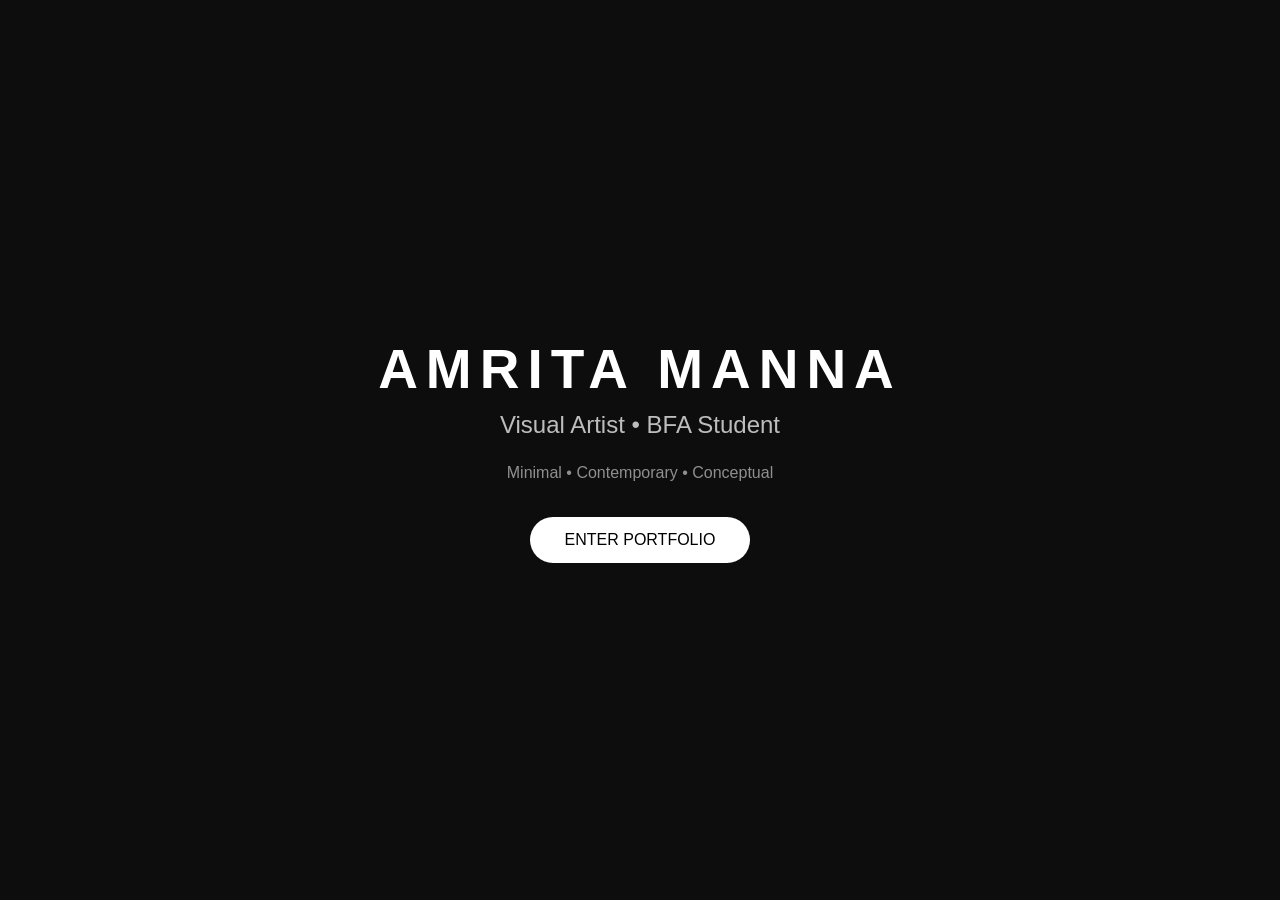
==== index.html @ eae827ce "Add files via upload" ====
<!DOCTYPE html>
<html lang="en">
<head>
<meta charset="UTF-8">
<meta name="viewport" content="width=device-width, initial-scale=1.0">
<title>Amrita Manna | Visual Artist</title>

<style>
*{
margin:0;
padding:0;
box-sizing:border-box;
}

body{
background:#0d0d0d;
color:white;
font-family:Arial,Helvetica,sans-serif;
display:flex;
justify-content:center;
align-items:center;
height:100vh;
text-align:center;
}

.container{
animation:fade 2s ease;
padding:20px;
}

h1{
font-size:55px;
letter-spacing:8px;
margin-bottom:10px;
}

h2{
font-weight:300;
color:#bdbdbd;
margin-bottom:25px;
}

p{
color:#8f8f8f;
margin-bottom:35px;
}

button{
padding:14px 35px;
background:white;
color:black;
border:none;
font-size:16px;
cursor:pointer;
border-radius:40px;
transition:.3s;
}

button:hover{
background:#d9d9d9;
}

@keyframes fade{
from{
opacity:0;
transform:translateY(30px);
}
to{
opacity:1;
transform:translateY(0);
}
}
</style>

</head>

<body>

<div class="container">

<h1>AMRITA MANNA</h1>

<h2>Visual Artist • BFA Student</h2>

<p>
Minimal • Contemporary • Conceptual
</p>

<button>ENTER PORTFOLIO</button>

</div>

</body>
</html>
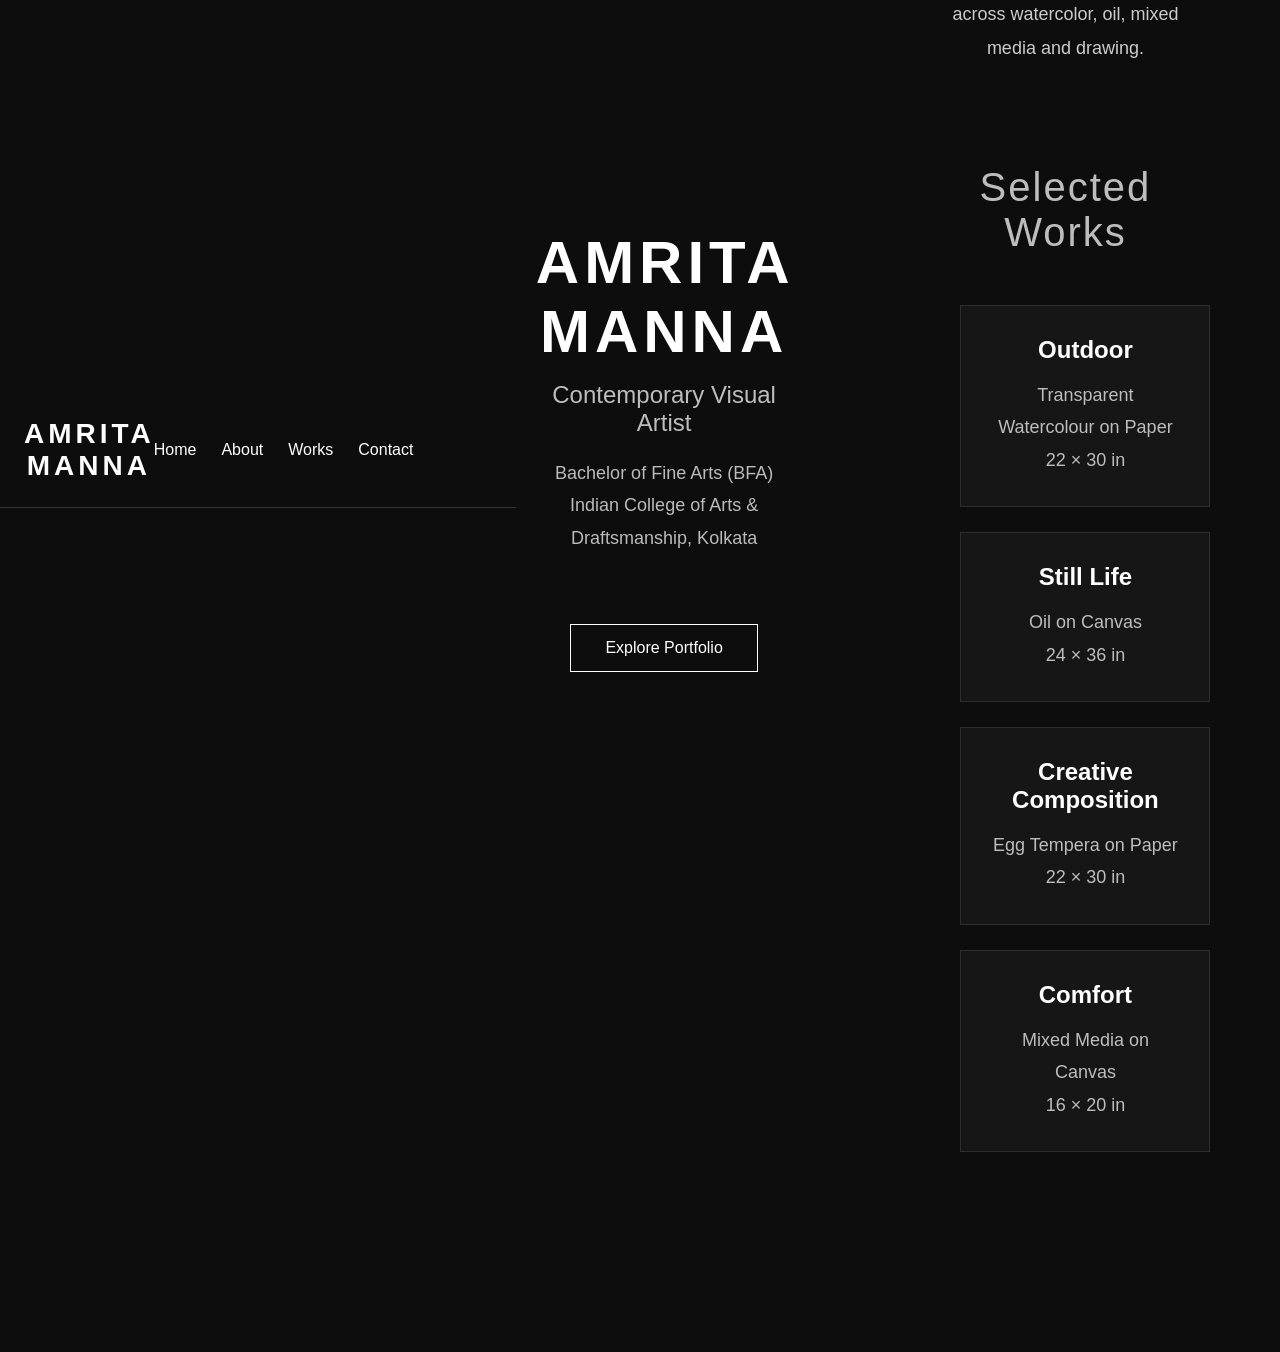
==== commit 7f75fdb5: "Update index.html" ====
--- a/index.html
+++ b/index.html
@@ -1,9 +1,14 @@
-<!DOCTYPE html>
+ <!DOCTYPE html>
 <html lang="en">
 <head>
 <meta charset="UTF-8">
 <meta name="viewport" content="width=device-width, initial-scale=1.0">
-<title>Amrita Manna | Visual Artist</title>
+<title>Amrita Manna | Contemporary Visual Artist</title>
+<link rel="preconnect" href="https://fonts.googleapis.com">
+<link rel="preconnect" href="https://fonts.gstatic.com" crossorigin>
+<link href="https://fonts.googleapis.com/css2?family=Cormorant+Garamond:wght@300;400;500;600&family=Inter:wght@300;400;500;600&display=swap" rel="stylesheet">
+
+<link rel="stylesheet" href="style.css">
 
 <style>
 *{
@@ -13,7 +18,7 @@
 }
 
 body{
-background:#0d0d0d;
+  background:#0d0d0d;
 color:white;
 font-family:Arial,Helvetica,sans-serif;
 display:flex;
@@ -75,20 +80,78 @@
 </head>
 
 <body>
+<nav class="navbar">
+  <div class="logo">AMRITA MANNA</div>
 
-<div class="container">
+  <ul class="menu">
+    <li><a href="#">Home</a></li>
+    <li><a href="#">About</a></li>
+    <li><a href="#">Works</a></li>
+    <li><a href="#">Contact</a></li>
+  </ul>
+</nav>
 
-<h1>AMRITA MANNA</h1>
+<section class="hero">
+    <h1>AMRITA MANNA</h1>
 
-<h2>Visual Artist • BFA Student</h2>
+    <h2>Contemporary Visual Artist</h2>
+
+    <p>
+        Bachelor of Fine Arts (BFA)<br>
+        Indian College of Arts & Draftsmanship, Kolkata
+    </p>
+
+    <a href="#" class="btn">
+        Explore Portfolio
+    </a>
+</section>
+<section class="about">
+
+<h2>About Me</h2>
 
 <p>
-Minimal • Contemporary • Conceptual
+ I'm <strong>Amrita Manna</strong>, a contemporary visual artist and Bachelor of Fine Arts (BFA) student at the Indian College of Arts & Draftsmanship, Kolkata.
+
+My artistic practice explores painting through observation, emotion and experimentation across watercolor, oil, mixed media and drawing.
+
 </p>
+<section class="gallery">
 
-<button>ENTER PORTFOLIO</button>
+<h2>Selected Works</h2>
+
+<div class="gallery-grid">
+
+<div class="card">
+<h3>Outdoor</h3>
+<p>Transparent Watercolour on Paper</p>
+<p>22 × 30 in</p>
+</div>
+
+<div class="card">
+<h3>Still Life</h3>
+<p>Oil on Canvas</p>
+<p>24 × 36 in</p>
+</div>
+
+<div class="card">
+<h3>Creative Composition</h3>
+<p>Egg Tempera on Paper</p>
+<p>22 × 30 in</p>
+</div>
+
+<div class="card">
+<h3>Comfort</h3>
+<p>Mixed Media on Canvas</p>
+<p>16 × 20 in</p>
+</div>
 
 </div>
 
+</section>
+</section>
+<script src="script.js"></script>
+<div class="container">
+
+
 </body>
-</html>+</html>
--- a/style.css
+++ b/style.css
@@ -0,0 +1,132 @@
+*{
+margin:0;
+padding:0;
+box-sizing:border-box;
+}
+
+body{
+background:#0b0b0b;
+color:white;
+font-family:Arial,Helvetica,sans-serif;
+}
+
+.navbar{
+display:flex;
+justify-content:space-between;
+align-items:center;
+padding:25px 8%;
+border-bottom:1px solid #333;
+}
+
+.logo{
+font-size:28px;
+font-weight:bold;
+letter-spacing:4px;
+}
+
+.menu{
+display:flex;
+list-style:none;
+gap:25px;
+}
+
+.menu a{
+text-decoration:none;
+color:white;
+}
+
+.hero{
+height:85vh;
+display:flex;
+flex-direction:column;
+justify-content:center;
+align-items:center;
+text-align:center;
+padding:20px;
+}
+
+.hero h1{
+font-size:60px;
+letter-spacing:5px;
+margin-bottom:15px;
+}
+
+.hero h2{
+font-size:24px;
+font-weight:300;
+margin-bottom:20px;
+}
+
+.hero p{
+font-size:18px;
+color:#bbbbbb;
+line-height:1.8;
+}
+
+.btn{
+margin-top:35px;
+display:inline-block;
+padding:14px 34px;
+border:1px solid white;
+color:white;
+text-decoration:none;
+transition:.3s;
+}
+
+.btn:hover{
+background:white;
+color:black;
+}.about{
+padding:100px 10%;
+text-align:center;
+}
+
+.about h2{
+font-size:40px;
+margin-bottom:30px;
+letter-spacing:2px;
+}
+
+.about p{
+max-width:850px;
+margin:auto;
+font-size:18px;
+line-height:1.9;
+color:#cccccc;
+}.gallery{
+padding:100px 8%;
+}
+
+.gallery h2{
+text-align:center;
+font-size:40px;
+margin-bottom:50px;
+}
+
+.gallery-grid{
+display:grid;
+grid-template-columns:repeat(auto-fit,minmax(250px,1fr));
+gap:25px;
+}
+
+.card{
+background:#161616;
+border:1px solid #2e2e2e;
+padding:30px;
+transition:.3s;
+}
+
+.card:hover{
+transform:translateY(-8px);
+border-color:white;
+}
+
+.card h3{
+margin-bottom:15px;
+font-size:24px;
+}
+
+.card p{
+color:#bdbdbd;
+line-height:1.8;
+}
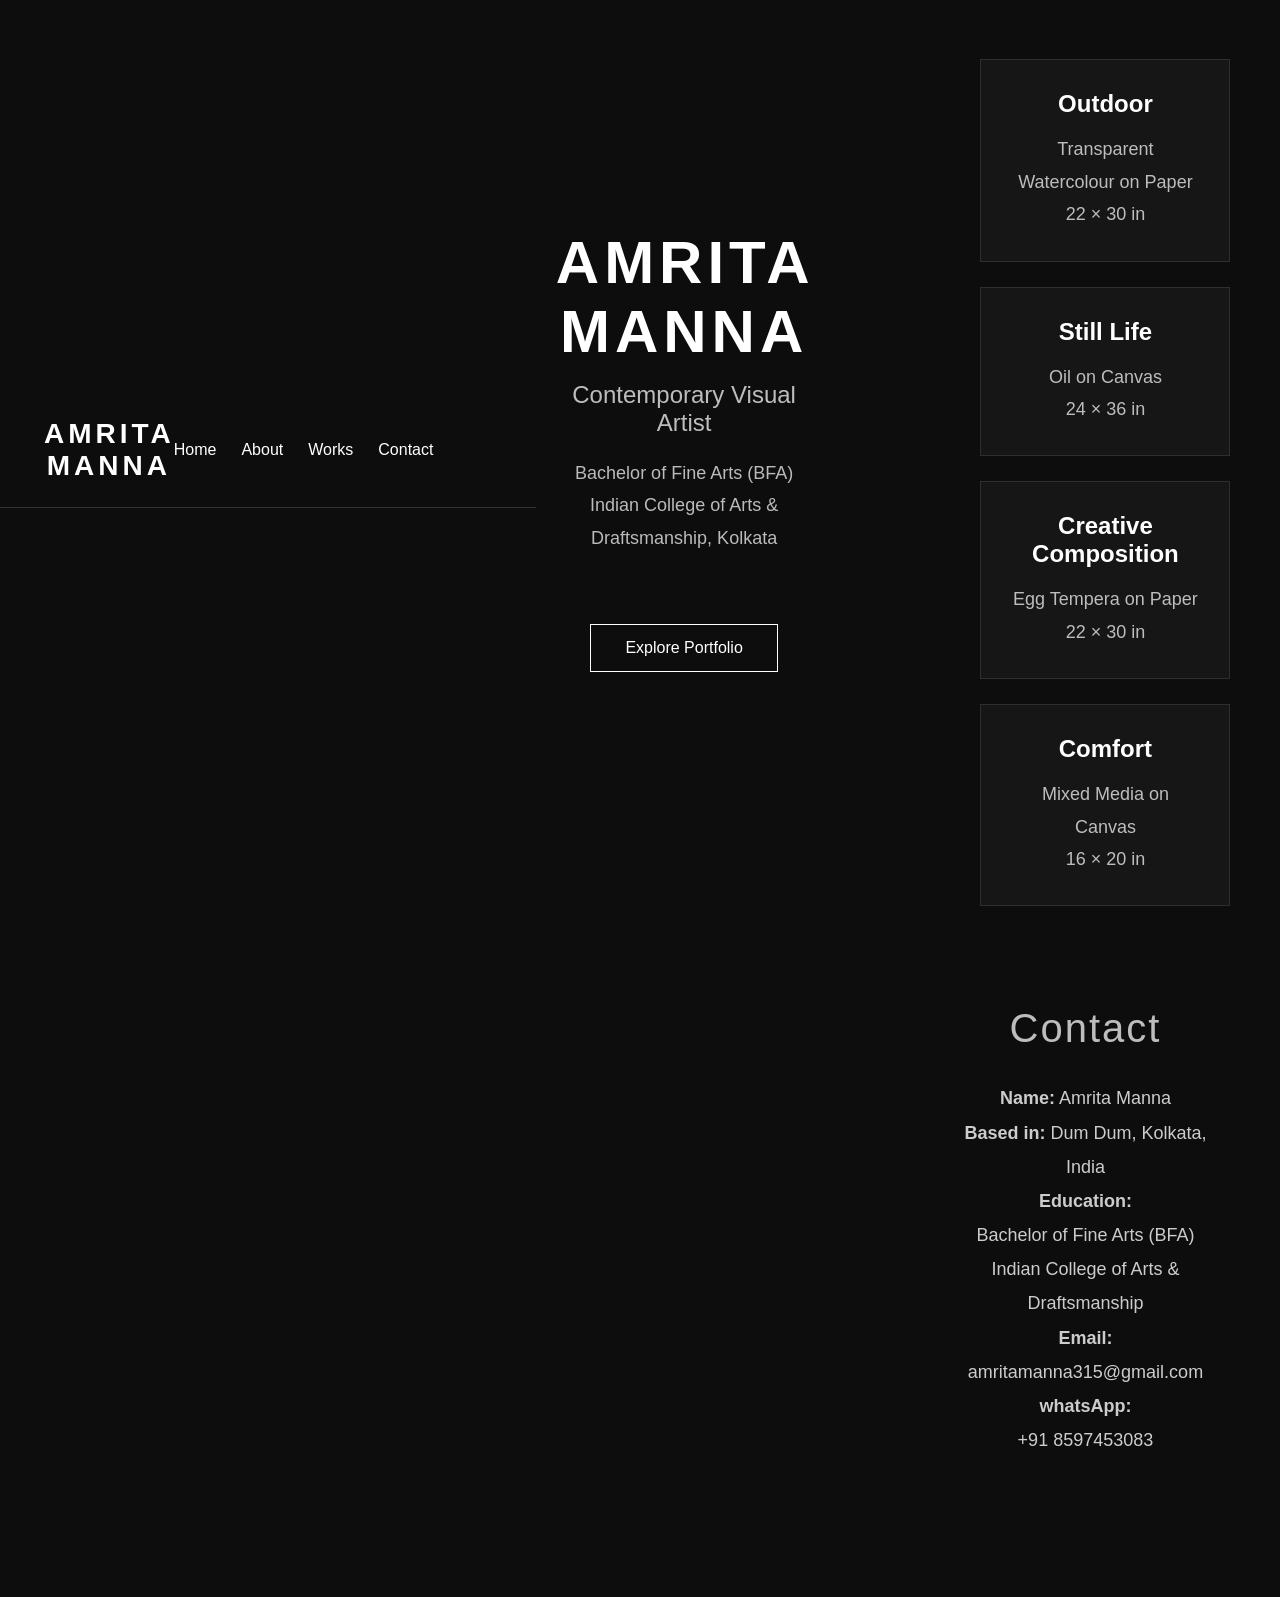
==== commit 1453a84a: "Update index.html" ====
--- a/index.html
+++ b/index.html
@@ -1,4 +1,4 @@
- <!DOCTYPE html>
+<!DOCTYPE html>
 <html lang="en">
 <head>
 <meta charset="UTF-8">
@@ -85,9 +85,9 @@
 
   <ul class="menu">
     <li><a href="#">Home</a></li>
-    <li><a href="#">About</a></li>
-    <li><a href="#">Works</a></li>
-    <li><a href="#">Contact</a></li>
+    <li><a href="#about">About</a></li>
+    <li><a href="#gallery">Works</a></li>
+    <li><a href="#contact">Contact</a></li>
   </ul>
 </nav>
 
@@ -101,11 +101,11 @@
         Indian College of Arts & Draftsmanship, Kolkata
     </p>
 
-    <a href="#" class="btn">
+    <a href="#gallery" class="btn">
         Explore Portfolio
-    </a>
+</a>
 </section>
-<section class="about">
+<section class="about" id="about">
 
 <h2>About Me</h2>
 
@@ -115,7 +115,7 @@
 My artistic practice explores painting through observation, emotion and experimentation across watercolor, oil, mixed media and drawing.
 
 </p>
-<section class="gallery">
+<section class="gallery" id="gallery">
 
 <h2>Selected Works</h2>
 
@@ -148,6 +148,29 @@
 </div>
 
 </section>
+<section class="contact" id="contact">
+
+<h2>Contact</h2>
+
+<div class="contact-box">
+
+<p><strong>Name:</strong> Amrita Manna</p>
+
+<p><strong>Based in:</strong> Dum Dum, Kolkata, India</p>
+
+<p><strong>Education:</strong><br>
+Bachelor of Fine Arts (BFA)<br>
+Indian College of Arts & Draftsmanship
+</p>
+
+<p><strong>Email:</strong><br>
+amritamanna315@gmail.com</p>
+
+<p><strong>whatsApp:</strong><br>
++91 8597453083</p>
+
+</div>
+
 </section>
 <script src="script.js"></script>
 <div class="container">
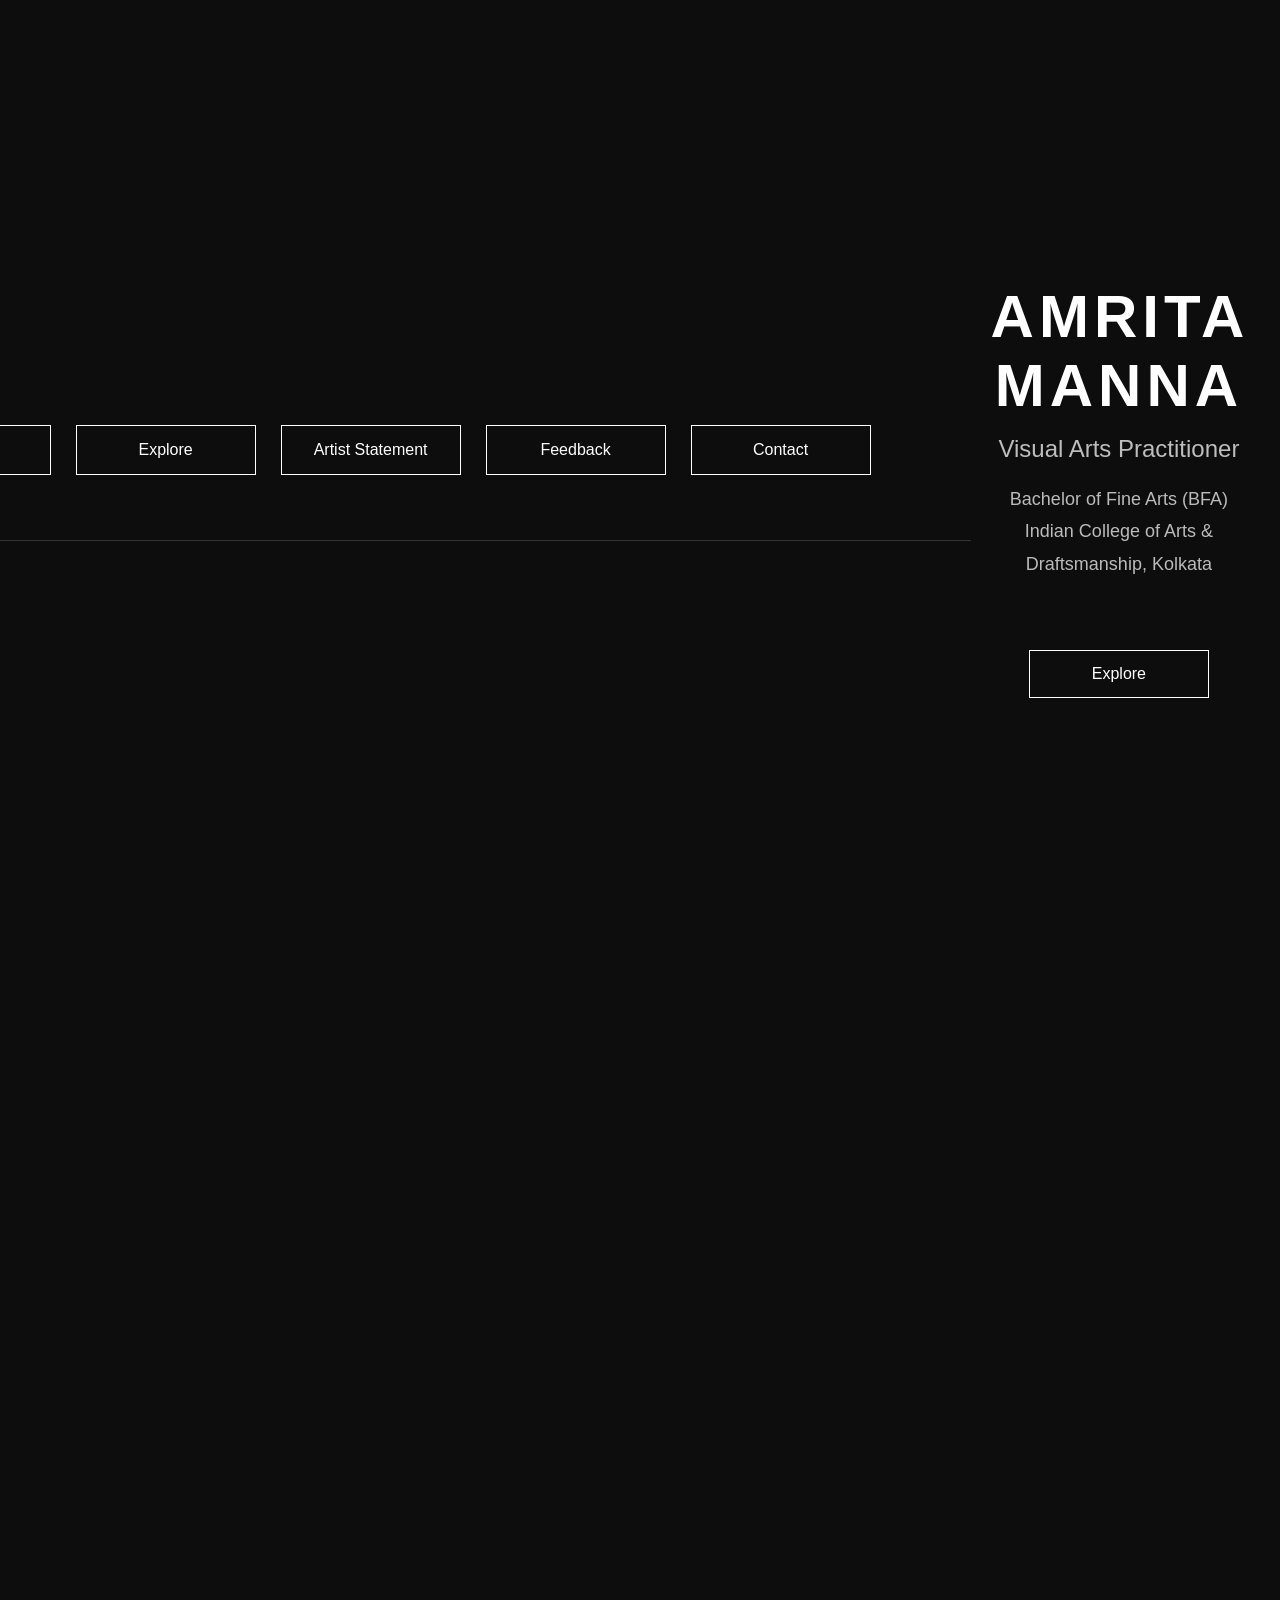
==== commit e2d9b817: "Add files via upload" ====
--- a/index.html
+++ b/index.html
@@ -3,7 +3,7 @@
 <head>
 <meta charset="UTF-8">
 <meta name="viewport" content="width=device-width, initial-scale=1.0">
-<title>Amrita Manna | Contemporary Visual Artist</title>
+<title>Amrita Manna |Visual Arts Practitioner</title>
 <link rel="preconnect" href="https://fonts.googleapis.com">
 <link rel="preconnect" href="https://fonts.gstatic.com" crossorigin>
 <link href="https://fonts.googleapis.com/css2?family=Cormorant+Garamond:wght@300;400;500;600&family=Inter:wght@300;400;500;600&display=swap" rel="stylesheet">
@@ -84,26 +84,29 @@
   <div class="logo">AMRITA MANNA</div>
 
   <ul class="menu">
-    <li><a href="#">Home</a></li>
-    <li><a href="#about">About</a></li>
-    <li><a href="#gallery">Works</a></li>
-    <li><a href="#contact">Contact</a></li>
-  </ul>
+<li><a href="index.html">Home</a></li>
+<li><a href="about.html">About</a></li>
+<li><a href="explore.html">Explore</a></li>
+<li><a href="statement.html">Artist Statement</a></li>
+<li><a href="feedback.html">Feedback</a></li>
+<li><a href="contact.html">Contact</a></li>
+</ul>
 </nav>
 
-<section class="hero">
+<section class="hero" id="home">
     <h1>AMRITA MANNA</h1>
 
-    <h2>Contemporary Visual Artist</h2>
+    <h2>Visual Arts Practitioner</h2>
 
     <p>
         Bachelor of Fine Arts (BFA)<br>
         Indian College of Arts & Draftsmanship, Kolkata
     </p>
 
-    <a href="#gallery" class="btn">
-        Explore Portfolio
+    <a href="#explore" class="btn">
+Explore
 </a>
+        
 </section>
 <section class="about" id="about">
 
@@ -112,40 +115,43 @@
 <p>
  I'm <strong>Amrita Manna</strong>, a contemporary visual artist and Bachelor of Fine Arts (BFA) student at the Indian College of Arts & Draftsmanship, Kolkata.
 
-My artistic practice explores painting through observation, emotion and experimentation across watercolor, oil, mixed media and drawing.
+My artistic practice explores painting through observation, emotion and experimentation across watercolor,pen, oil, mixed media and drawing.
 
 </p>
-<section class="gallery" id="gallery">
+<section class="explore" id="explore">
 
-<h2>Selected Works</h2>
+    <h2>CORE MEMORY</h2>
 
-<div class="gallery-grid">
+    <p class="series-subtitle">
+        An Ongoing Research-Based Series
+    </p>
 
-<div class="card">
-<h3>Outdoor</h3>
-<p>Transparent Watercolour on Paper</p>
-<p>22 × 30 in</p>
-</div>
+    <p class="series-quote">
+        Identity Begins with a Birthmark.
+    </p>
 
-<div class="card">
-<h3>Still Life</h3>
-<p>Oil on Canvas</p>
-<p>24 × 36 in</p>
-</div>
+    <a href="#corememory" class="btn">
+        Enter Series
+    </a>
 
-<div class="card">
-<h3>Creative Composition</h3>
-<p>Egg Tempera on Paper</p>
-<p>22 × 30 in</p>
-</div>
+</section>
+<section id="feedback" class="feedback">
 
-<div class="card">
-<h3>Comfort</h3>
-<p>Mixed Media on Canvas</p>
-<p>16 × 20 in</p>
-</div>
+    <h2>Feedback</h2>
 
-</div>
+    <p>I would love to hear your thoughts about my work.</p>
+
+    <form>
+
+        <input type="text" placeholder="Your Name" required>
+
+        <input type="email" placeholder="Your Email" required>
+
+        <textarea placeholder="Write your feedback..." rows="6" required></textarea>
+
+        <button type="submit">Send Feedback</button>
+
+    </form>
 
 </section>
 <section class="contact" id="contact">
@@ -172,9 +178,14 @@
 </div>
 
 </section>
+<footer>
+
+<p>© 2026 Amrita Manna. All Rights Reserved.</p>
+
+</footer>
 <script src="script.js"></script>
-<div class="container">
+
 
 
 </body>
-</html>
+</html>
--- a/style.css
+++ b/style.css
@@ -1,4 +1,6 @@
-*{
+html{
+scroll-behavior:smooth;
+}*{
 margin:0;
 padding:0;
 box-sizing:border-box;
@@ -129,4 +131,301 @@
 .card p{
 color:#bdbdbd;
 line-height:1.8;
-}
+}.contact{
+padding:100px 8%;
+text-align:center;
+}
+
+.contact h2{
+font-size:40px;
+margin-bottom:40px;
+}
+
+.contact-box{
+max-width:700px;
+margin:auto;
+background:#161616;
+border:1px solid #333;
+padding:40px;
+}
+
+.contact-box p{
+margin:18px 0;
+line-height:1.8;
+color:#d0d0d0;
+}footer{
+padding:30px;
+text-align:center;
+border-top:1px solid #333;
+color:#888;
+font-size:14px;
+margin-top:80px;
+}.portfolio{
+padding:100px 8%;
+text-align:center;
+}
+
+.portfolio h2{
+font-size:40px;
+margin-bottom:50px;
+}
+
+.portfolio-grid{
+display:grid;
+grid-template-columns:repeat(auto-fit,minmax(220px,1fr));
+gap:25px;
+}
+
+.portfolio-card{
+background:#161616;
+border:1px solid #333;
+padding:40px 20px;
+transition:.3s;
+cursor:pointer;
+}
+
+.portfolio-card:hover{
+transform:translateY(-8px);
+border-color:#ffffff;
+}
+
+.portfolio-card h3{
+margin-bottom:10px;
+}
+
+.portfolio-card p{
+color:#bdbdbd;
+}.explore{
+    min-height:100vh;
+    display:flex;
+    flex-direction:column;
+    justify-content:center;
+    align-items:center;
+    text-align:center;
+    padding:80px 20px;
+}
+
+.explore h2{
+    font-size:56px;
+    letter-spacing:6px;
+    margin-bottom:20px;
+}
+
+.series-subtitle{
+    font-size:18px;
+    color:#bdbdbd;
+    margin-bottom:12px;
+}
+
+.series-quote{
+    font-size:22px;
+    font-style:italic;
+    margin-bottom:40px;
+    color:#ffffff;
+}
+
+.explore .btn{
+    padding:14px 34px;
+    border:1px solid #ffffff;
+    text-decoration:none;
+    color:#ffffff;
+    transition:.3s;
+}
+
+.explore .btn:hover{
+    background:#ffffff;
+    color:#000000;
+}.feedback{
+    padding:100px 8%;
+    text-align:center;
+}
+
+.feedback h2{
+    font-size:42px;
+    margin-bottom:15px;
+}
+
+.feedback p{
+    color:#bdbdbd;
+    margin-bottom:40px;
+}
+
+.feedback form{
+    max-width:650px;
+    margin:auto;
+    display:flex;
+    flex-direction:column;
+    gap:20px;
+}
+
+.feedback input,
+.feedback textarea{
+    background:#111;
+    border:1px solid #333;
+    color:#fff;
+    padding:15px;
+    font-size:16px;
+    outline:none;
+}
+
+.feedback input:focus,
+.feedback textarea:focus{
+    border-color:#fff;
+}
+
+.feedback button{
+    padding:15px;
+    background:transparent;
+    color:#fff;
+    border:1px solid #fff;
+    cursor:pointer;
+    transition:0.3s;
+}
+
+.feedback button:hover{
+    background:#fff;
+    color:#000;
+}body{
+    margin:0;
+    background:#000;
+    color:#fff;
+    font-family:Arial,sans-serif;
+}
+
+h1{
+    text-align:center;
+    margin-top:120px;
+    font-size:52px;
+}
+
+p{
+    text-align:center;
+    font-size:20px;
+}
+
+a{
+    display:block;
+    width:180px;
+    margin:40px auto;
+    text-align:center;
+    color:#fff;
+    border:1px solid #fff;
+    padding:15px;
+    text-decoration:none;
+}.about-page{
+    max-width:800px;
+    margin:120px auto;
+    padding:20px;
+    line-height:1.8;
+}
+
+.about-page h1{
+    text-align:center;
+    margin-bottom:40px;
+}
+
+.about-page p{
+    text-align:left;
+}.statement-page{
+    max-width:800px;
+    margin:120px auto;
+    padding:20px;
+    line-height:1.8;
+}
+
+.statement-page h1{
+    text-align:center;
+    margin-bottom:40px;
+}
+
+.statement-page p{
+    text-align:left;
+}.feedback-page{
+    max-width:700px;
+    margin:120px auto;
+    padding:20px;
+}
+
+.feedback-page h1{
+    text-align:center;
+    margin-bottom:20px;
+}
+
+.feedback-page p{
+    text-align:center;
+    margin-bottom:30px;
+}
+
+.feedback-page form{
+    display:flex;
+    flex-direction:column;
+    gap:20px;
+}
+
+.feedback-page input,
+.feedback-page textarea{
+    padding:15px;
+    background:#111;
+    color:#fff;
+    border:1px solid #444;
+    font-size:16px;
+}
+
+.feedback-page button{
+    padding:15px;
+    background:#fff;
+    color:#000;
+    border:none;
+    cursor:pointer;
+    font-size:16px;
+}.contact-page{
+    max-width:700px;
+    margin:120px auto;
+    padding:20px;
+    text-align:center;
+}
+
+.contact-page h1{
+    margin-bottom:20px;
+}
+
+.contact-page p{
+    margin-bottom:15px;
+}
+
+.contact-info{
+    margin-top:30px;
+    line-height:2;
+}@media (max-width:768px){
+
+    h1{
+        font-size:36px;
+    }
+
+    h2{
+        font-size:28px;
+    }
+
+    p{
+        font-size:16px;
+    }
+
+    .menu{
+        flex-direction:column;
+        gap:15px;
+    }
+
+}*{
+    margin:0;
+    padding:0;
+    box-sizing:border-box;
+}
+
+html,body{
+    width:100%;
+    overflow-x:hidden;
+}
+
+body{
+    padding:0 15px;
+}
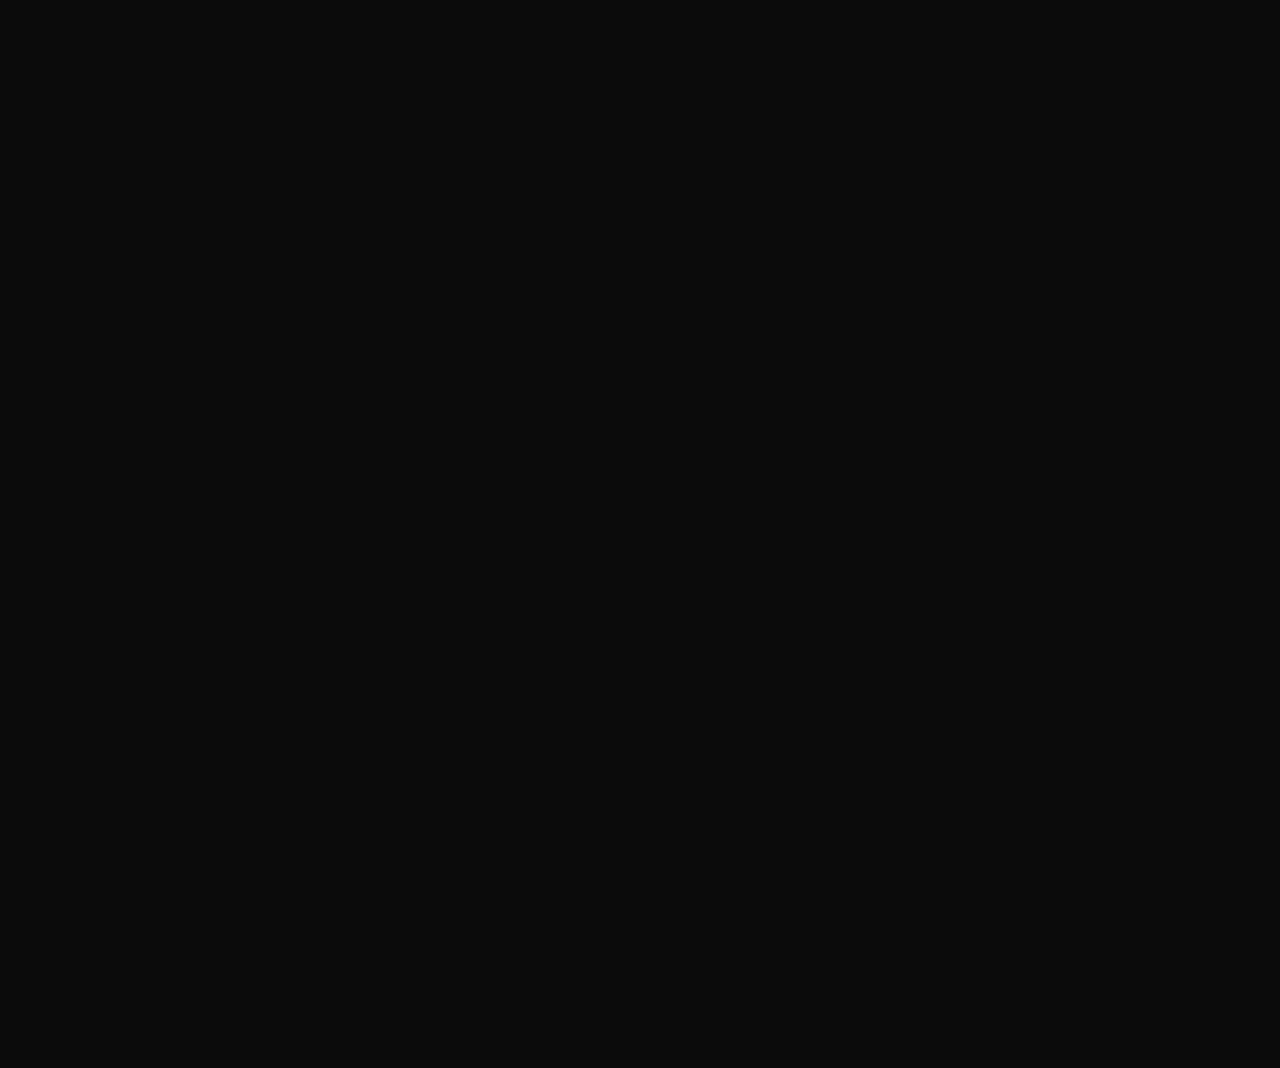
==== commit 8dfe2757: "Update index.html" ====
--- a/index.html
+++ b/index.html
@@ -1,191 +1,96 @@
 <!DOCTYPE html>
 <html lang="en">
+
 <head>
+
 <meta charset="UTF-8">
+
 <meta name="viewport" content="width=device-width, initial-scale=1.0">
-<title>Amrita Manna |Visual Arts Practitioner</title>
+
+<title>Amrita Manna | Visual Arts Practitioner</title>
+
 <link rel="preconnect" href="https://fonts.googleapis.com">
+
 <link rel="preconnect" href="https://fonts.gstatic.com" crossorigin>
-<link href="https://fonts.googleapis.com/css2?family=Cormorant+Garamond:wght@300;400;500;600&family=Inter:wght@300;400;500;600&display=swap" rel="stylesheet">
+
+<link href="https://fonts.googleapis.com/css2?family=Inter:wght@300;400;500;600&display=swap" rel="stylesheet">
 
 <link rel="stylesheet" href="style.css">
-
-<style>
-*{
-margin:0;
-padding:0;
-box-sizing:border-box;
-}
-
-body{
-  background:#0d0d0d;
-color:white;
-font-family:Arial,Helvetica,sans-serif;
-display:flex;
-justify-content:center;
-align-items:center;
-height:100vh;
-text-align:center;
-}
-
-.container{
-animation:fade 2s ease;
-padding:20px;
-}
-
-h1{
-font-size:55px;
-letter-spacing:8px;
-margin-bottom:10px;
-}
-
-h2{
-font-weight:300;
-color:#bdbdbd;
-margin-bottom:25px;
-}
-
-p{
-color:#8f8f8f;
-margin-bottom:35px;
-}
-
-button{
-padding:14px 35px;
-background:white;
-color:black;
-border:none;
-font-size:16px;
-cursor:pointer;
-border-radius:40px;
-transition:.3s;
-}
-
-button:hover{
-background:#d9d9d9;
-}
-
-@keyframes fade{
-from{
-opacity:0;
-transform:translateY(30px);
-}
-to{
-opacity:1;
-transform:translateY(0);
-}
-}
-</style>
 
 </head>
 
 <body>
+
+<header>
+
 <nav class="navbar">
-  <div class="logo">AMRITA MANNA</div>
 
-  <ul class="menu">
+<div class="logo">
+AMRITA MANNA
+</div>
+
+<div class="menu-toggle" id="menu-toggle">
+    ☰
+</div>
+
+<ul class="menu" id="menu">
+
 <li><a href="index.html">Home</a></li>
+
 <li><a href="about.html">About</a></li>
+
 <li><a href="explore.html">Explore</a></li>
+
 <li><a href="statement.html">Artist Statement</a></li>
+
 <li><a href="feedback.html">Feedback</a></li>
+
 <li><a href="contact.html">Contact</a></li>
+
 </ul>
+
 </nav>
 
-<section class="hero" id="home">
-    <h1>AMRITA MANNA</h1>
+</header>
 
-    <h2>Visual Arts Practitioner</h2>
+<main>
 
-    <p>
-        Bachelor of Fine Arts (BFA)<br>
-        Indian College of Arts & Draftsmanship, Kolkata
-    </p>
+<section class="hero">
 
-    <a href="#explore" class="btn">
-Explore
-</a>
-        
-</section>
-<section class="about" id="about">
+<h1>AMRITA MANNA</h1>
 
-<h2>About Me</h2>
+<h2>Visual Arts Practitioner</h2>
 
 <p>
- I'm <strong>Amrita Manna</strong>, a contemporary visual artist and Bachelor of Fine Arts (BFA) student at the Indian College of Arts & Draftsmanship, Kolkata.
 
-My artistic practice explores painting through observation, emotion and experimentation across watercolor,pen, oil, mixed media and drawing.
+Bachelor of Fine Arts (BFA)<br>
+
+Indian College of Arts & Draftsmanship<br>
+
+Kolkata, India
 
 </p>
-<section class="explore" id="explore">
 
-    <h2>CORE MEMORY</h2>
+<a href="explore.html" class="btn">
 
-    <p class="series-subtitle">
-        An Ongoing Research-Based Series
-    </p>
+Explore
 
-    <p class="series-quote">
-        Identity Begins with a Birthmark.
-    </p>
-
-    <a href="#corememory" class="btn">
-        Enter Series
-    </a>
+</a>
 
 </section>
-<section id="feedback" class="feedback">
+</main>
 
-    <h2>Feedback</h2>
+<footer>
 
-    <p>I would love to hear your thoughts about my work.</p>
+<p>
 
-    <form>
+© 2026 Amrita Manna. All Rights Reserved.
 
-        <input type="text" placeholder="Your Name" required>
-
-        <input type="email" placeholder="Your Email" required>
-
-        <textarea placeholder="Write your feedback..." rows="6" required></textarea>
-
-        <button type="submit">Send Feedback</button>
-
-    </form>
-
-</section>
-<section class="contact" id="contact">
-
-<h2>Contact</h2>
-
-<div class="contact-box">
-
-<p><strong>Name:</strong> Amrita Manna</p>
-
-<p><strong>Based in:</strong> Dum Dum, Kolkata, India</p>
-
-<p><strong>Education:</strong><br>
-Bachelor of Fine Arts (BFA)<br>
-Indian College of Arts & Draftsmanship
 </p>
 
-<p><strong>Email:</strong><br>
-amritamanna315@gmail.com</p>
+</footer>
 
-<p><strong>whatsApp:</strong><br>
-+91 8597453083</p>
+<script src="script.js"></script>
+</body>
 
-</div>
-
-</section>
-<footer>
-
-<p>© 2026 Amrita Manna. All Rights Reserved.</p>
-
-</footer>
-<script src="script.js"></script>
-
-
-
-</body>
-</html>+</html>
--- a/style.css
+++ b/style.css
@@ -1,359 +1,239 @@
+/* =========================
+   RESET
+========================= */
+body{
+opacity:0;
+transition:.5s ease;
+}
+*{
+    margin:0;
+    padding:0;
+    box-sizing:border-box;
+}
+
 html{
-scroll-behavior:smooth;
-}*{
-margin:0;
-padding:0;
-box-sizing:border-box;
+    scroll-behavior:smooth;
 }
 
 body{
-background:#0b0b0b;
-color:white;
-font-family:Arial,Helvetica,sans-serif;
-}
+    background:#0b0b0b;
+    color:#ffffff;
+    font-family:Arial, Helvetica, sans-serif;
+    overflow-x:hidden;
+    line-height:1.7;
+}
+
+/* =========================
+   LINKS
+========================= */
+
+a{
+    color:#ffffff;
+    text-decoration:none;
+}
+
+/* =========================
+   NAVBAR
+========================= */
 
 .navbar{
-display:flex;
-justify-content:space-between;
-align-items:center;
-padding:25px 8%;
-border-bottom:1px solid #333;
+    width:100%;
+    display:flex;
+    justify-content:space-between;
+    align-items:center;
+    padding:22px 8%;
+    border-bottom:1px solid #262626;
+    position:fixed;
+    top:0;
+    left:0;
+    background:#0b0b0b;
+    z-index:999;
 }
 
 .logo{
-font-size:28px;
-font-weight:bold;
-letter-spacing:4px;
+    font-size:24px;
+    font-weight:bold;
+    letter-spacing:3px;
 }
 
 .menu{
-display:flex;
-list-style:none;
-gap:25px;
-}
-
-.menu a{
-text-decoration:none;
-color:white;
-}
+    list-style:none;
+    display:flex;
+    gap:28px;
+}
+
+.menu li a{
+    color:#ffffff;
+    transition:.3s;
+}
+
+.menu li a:hover{
+    color:#9f9f9f;
+}
+
+/* =========================
+   HERO
+========================= */
 
 .hero{
-height:85vh;
-display:flex;
-flex-direction:column;
-justify-content:center;
-align-items:center;
-text-align:center;
-padding:20px;
-}
-
-.hero h1{
-font-size:60px;
-letter-spacing:5px;
-margin-bottom:15px;
-}
-
-.hero h2{
-font-size:24px;
-font-weight:300;
-margin-bottom:20px;
-}
-
-.hero p{
-font-size:18px;
-color:#bbbbbb;
-line-height:1.8;
-}
-
-.btn{
-margin-top:35px;
-display:inline-block;
-padding:14px 34px;
-border:1px solid white;
-color:white;
-text-decoration:none;
-transition:.3s;
-}
-
-.btn:hover{
-background:white;
-color:black;
-}.about{
-padding:100px 10%;
-text-align:center;
-}
-
-.about h2{
-font-size:40px;
-margin-bottom:30px;
-letter-spacing:2px;
-}
-
-.about p{
-max-width:850px;
-margin:auto;
-font-size:18px;
-line-height:1.9;
-color:#cccccc;
-}.gallery{
-padding:100px 8%;
-}
-
-.gallery h2{
-text-align:center;
-font-size:40px;
-margin-bottom:50px;
-}
-
-.gallery-grid{
-display:grid;
-grid-template-columns:repeat(auto-fit,minmax(250px,1fr));
-gap:25px;
-}
-
-.card{
-background:#161616;
-border:1px solid #2e2e2e;
-padding:30px;
-transition:.3s;
-}
-
-.card:hover{
-transform:translateY(-8px);
-border-color:white;
-}
-
-.card h3{
-margin-bottom:15px;
-font-size:24px;
-}
-
-.card p{
-color:#bdbdbd;
-line-height:1.8;
-}.contact{
-padding:100px 8%;
-text-align:center;
-}
-
-.contact h2{
-font-size:40px;
-margin-bottom:40px;
-}
-
-.contact-box{
-max-width:700px;
-margin:auto;
-background:#161616;
-border:1px solid #333;
-padding:40px;
-}
-
-.contact-box p{
-margin:18px 0;
-line-height:1.8;
-color:#d0d0d0;
-}footer{
-padding:30px;
-text-align:center;
-border-top:1px solid #333;
-color:#888;
-font-size:14px;
-margin-top:80px;
-}.portfolio{
-padding:100px 8%;
-text-align:center;
-}
-
-.portfolio h2{
-font-size:40px;
-margin-bottom:50px;
-}
-
-.portfolio-grid{
-display:grid;
-grid-template-columns:repeat(auto-fit,minmax(220px,1fr));
-gap:25px;
-}
-
-.portfolio-card{
-background:#161616;
-border:1px solid #333;
-padding:40px 20px;
-transition:.3s;
-cursor:pointer;
-}
-
-.portfolio-card:hover{
-transform:translateY(-8px);
-border-color:#ffffff;
-}
-
-.portfolio-card h3{
-margin-bottom:10px;
-}
-
-.portfolio-card p{
-color:#bdbdbd;
-}.explore{
     min-height:100vh;
     display:flex;
     flex-direction:column;
     justify-content:center;
     align-items:center;
     text-align:center;
-    padding:80px 20px;
-}
-
-.explore h2{
-    font-size:56px;
-    letter-spacing:6px;
+    padding:20px;
+}
+
+.hero h1{
+    font-size:58px;
+    letter-spacing:8px;
+    margin-bottom:18px;
+}
+
+.hero h2{
+    font-size:26px;
+    font-weight:300;
     margin-bottom:20px;
-}
-
-.series-subtitle{
-    font-size:18px;
-    color:#bdbdbd;
-    margin-bottom:12px;
-}
-
-.series-quote{
-    font-size:22px;
-    font-style:italic;
-    margin-bottom:40px;
-    color:#ffffff;
-}
-
-.explore .btn{
+    color:#d5d5d5;
+}
+
+.hero p{
+    max-width:650px;
+    color:#a8a8a8;
+    margin-bottom:35px;
+}
+
+.btn{
+    display:inline-block;
     padding:14px 34px;
     border:1px solid #ffffff;
-    text-decoration:none;
     color:#ffffff;
-    transition:.3s;
-}
-
-.explore .btn:hover{
+    transition:.35s;
+}
+
+.btn:hover{
     background:#ffffff;
     color:#000000;
-}.feedback{
-    padding:100px 8%;
-    text-align:center;
-}
-
-.feedback h2{
+}/* =========================
+   ABOUT PAGE
+========================= */
+
+.about-page{
+    max-width:900px;
+    margin:140px auto 80px;
+    padding:0 20px;
+}
+
+.about-page h1{
     font-size:42px;
+    text-align:center;
+    margin-bottom:35px;
+    letter-spacing:2px;
+}
+
+.about-page p{
+    font-size:18px;
+    color:#cfcfcf;
+    text-align:justify;
+}
+
+/* =========================
+   EXPLORE PAGE
+========================= */
+
+.explore-page{
+    min-height:100vh;
+    display:flex;
+    flex-direction:column;
+    justify-content:center;
+    align-items:center;
+    text-align:center;
+    padding:120px 20px;
+}
+
+.explore-page h1{
+    font-size:52px;
+    letter-spacing:6px;
+    margin-bottom:18px;
+}
+
+.explore-page h2{
+    font-size:20px;
+    font-weight:300;
+    color:#bdbdbd;
     margin-bottom:15px;
 }
 
-.feedback p{
+.explore-page p{
+    max-width:700px;
     color:#bdbdbd;
-    margin-bottom:40px;
-}
-
-.feedback form{
-    max-width:650px;
-    margin:auto;
-    display:flex;
-    flex-direction:column;
-    gap:20px;
-}
-
-.feedback input,
-.feedback textarea{
-    background:#111;
+    margin-bottom:35px;
+}
+
+.series-card{
+    width:100%;
+    max-width:500px;
     border:1px solid #333;
-    color:#fff;
-    padding:15px;
-    font-size:16px;
-    outline:none;
-}
-
-.feedback input:focus,
-.feedback textarea:focus{
-    border-color:#fff;
-}
-
-.feedback button{
-    padding:15px;
-    background:transparent;
-    color:#fff;
-    border:1px solid #fff;
-    cursor:pointer;
-    transition:0.3s;
-}
-
-.feedback button:hover{
-    background:#fff;
-    color:#000;
-}body{
-    margin:0;
-    background:#000;
-    color:#fff;
-    font-family:Arial,sans-serif;
-}
-
-h1{
-    text-align:center;
-    margin-top:120px;
-    font-size:52px;
-}
-
-p{
-    text-align:center;
-    font-size:20px;
-}
-
-a{
-    display:block;
-    width:180px;
-    margin:40px auto;
-    text-align:center;
-    color:#fff;
-    border:1px solid #fff;
-    padding:15px;
-    text-decoration:none;
-}.about-page{
-    max-width:800px;
-    margin:120px auto;
-    padding:20px;
-    line-height:1.8;
-}
-
-.about-page h1{
-    text-align:center;
-    margin-bottom:40px;
-}
-
-.about-page p{
-    text-align:left;
-}.statement-page{
-    max-width:800px;
-    margin:120px auto;
-    padding:20px;
-    line-height:1.8;
+    padding:35px;
+    transition:.3s;
+}
+
+.series-card:hover{
+    border-color:#ffffff;
+    transform:translateY(-6px);
+}
+
+.series-card h3{
+    font-size:28px;
+    margin-bottom:12px;
+}
+
+.series-card span{
+    color:#9f9f9f;
+}
+
+/* =========================
+   ARTIST STATEMENT
+========================= */
+
+.statement-page{
+    max-width:900px;
+    margin:140px auto 80px;
+    padding:0 20px;
 }
 
 .statement-page h1{
     text-align:center;
-    margin-bottom:40px;
+    font-size:42px;
+    margin-bottom:35px;
 }
 
 .statement-page p{
-    text-align:left;
-}.feedback-page{
+    color:#d0d0d0;
+    text-align:justify;
+    line-height:2;
+    font-size:18px;
+}/* =========================
+   FEEDBACK PAGE
+========================= */
+
+.feedback-page{
     max-width:700px;
-    margin:120px auto;
-    padding:20px;
+    margin:140px auto 80px;
+    padding:0 20px;
 }
 
 .feedback-page h1{
     text-align:center;
+    font-size:42px;
     margin-bottom:20px;
 }
 
 .feedback-page p{
     text-align:center;
-    margin-bottom:30px;
+    color:#bdbdbd;
+    margin-bottom:35px;
 }
 
 .feedback-page form{
@@ -364,11 +244,18 @@
 
 .feedback-page input,
 .feedback-page textarea{
+    width:100%;
     padding:15px;
     background:#111;
     color:#fff;
-    border:1px solid #444;
+    border:1px solid #333;
+    outline:none;
     font-size:16px;
+}
+
+.feedback-page textarea{
+    resize:vertical;
+    min-height:180px;
 }
 
 .feedback-page button{
@@ -377,55 +264,228 @@
     color:#000;
     border:none;
     cursor:pointer;
-    font-size:16px;
-}.contact-page{
-    max-width:700px;
-    margin:120px auto;
+    transition:.3s;
+}
+
+.feedback-page button:hover{
+    background:#d9d9d9;
+}
+
+/* =========================
+   CONTACT PAGE
+========================= */
+
+.contact-page{
+    max-width:750px;
+    margin:140px auto 80px;
+    padding:0 20px;
+    text-align:center;
+}
+
+.contact-page h1{
+    font-size:42px;
+    margin-bottom:25px;
+}
+
+.contact-info{
+    margin-top:40px;
+    border:1px solid #333;
+    padding:35px 25px;
+}
+
+.contact-info p{
+    margin:18px 0;
+    color:#d0d0d0;
+
+    /* Gmail, WhatsApp যেন বাইরে না যায় */
+    overflow-wrap:anywhere;
+    word-break:break-word;
+}
+
+/* =========================
+   FOOTER
+========================= */
+
+footer{
+    margin-top:80px;
+    padding:30px 20px;
+    text-align:center;
+    border-top:1px solid #222;
+    color:#8f8f8f;
+}
+
+/* =========================
+   MOBILE RESPONSIVE
+========================= */
+
+@media(max-width:768px){
+
+.navbar{
+    flex-direction:column;
+    gap:20px;
     padding:20px;
-    text-align:center;
-}
-
-.contact-page h1{
-    margin-bottom:20px;
-}
-
-.contact-page p{
-    margin-bottom:15px;
-}
-
-.contact-info{
-    margin-top:30px;
-    line-height:2;
-}@media (max-width:768px){
-
-    h1{
-        font-size:36px;
-    }
-
-    h2{
-        font-size:28px;
-    }
-
-    p{
-        font-size:16px;
-    }
-
-    .menu{
-        flex-direction:column;
-        gap:15px;
-    }
-
-}*{
-    margin:0;
-    padding:0;
-    box-sizing:border-box;
-}
-
-html,body{
+}
+
+.logo{
+    font-size:22px;
+}
+
+.menu{
+    flex-direction:column;
+    gap:14px;
+    align-items:center;
+}
+
+.hero{
+    padding:120px 20px 60px;
+}
+
+.hero h1{
+    font-size:34px;
+    letter-spacing:3px;
+}
+
+.hero h2{
+    font-size:20px;
+}
+
+.hero p{
+    font-size:15px;
+}
+
+.about-page,
+.statement-page,
+.feedback-page,
+.contact-page,
+.explore-page{
+    margin-top:180px;
+}
+
+.about-page h1,
+.statement-page h1,
+.feedback-page h1,
+.contact-page h1,
+.explore-page h1{
+    font-size:32px;
+}
+
+.series-card{
+    padding:25px;
+}
+
+.btn{
     width:100%;
-    overflow-x:hidden;
-}
-
-body{
-    padding:0 15px;
-}+    max-width:240px;
+}
+
+}/* Mobile Fix */
+
+@media screen and (max-width:768px){
+
+.navbar{
+display:flex;
+flex-direction:column;
+justify-content:center;
+align-items:center;
+padding:20px;
+}
+
+.menu{
+display:flex;
+flex-direction:column;
+align-items:center;
+gap:15px;
+margin-top:20px;
+}
+
+.explore-page{
+padding-top:260px;
+}
+
+.about-page,
+.statement-page,
+.feedback-page,
+.contact-page{
+padding-top:260px;
+}
+
+}/* Rating */
+
+.rating{
+margin:10px 0 20px;
+text-align:center;
+}
+
+.rating p{
+margin-bottom:12px;
+font-size:17px;
+}
+
+.stars{
+display:flex;
+justify-content:center;
+flex-direction:row-reverse;
+gap:8px;
+}
+
+.stars input{
+display:none;
+}
+
+.stars label{
+font-size:34px;
+color:#555;
+cursor:pointer;
+transition:.3s;
+}
+
+.stars label:hover,
+.stars label:hover ~ label,
+.stars input:checked ~ label{
+color:#FFD700;
+}/* Hamburger Menu */
+
+.menu-toggle{
+    display:none;
+    font-size:30px;
+    cursor:pointer;
+    color:#fff;
+    margin-right:auto;
+}
+
+@media (max-width:768px){
+
+.menu-toggle{
+    display:block;
+}
+
+.menu{
+    display:none;
+    flex-direction:column;
+    width:100%;
+    text-align:center;
+    margin-top:20px;
+    gap:18px;
+}
+
+.menu.active{
+    display:flex;
+}
+
+.navbar{
+    display:flex;
+    align-items:center;
+    justify-content:flex-start;
+    gap:20px;
+}
+
+.hero,
+.about-page,
+.explore-page,
+.statement-page,
+.feedback-page,
+.contact-page{
+    margin-top:100px;
+}
+
+}
